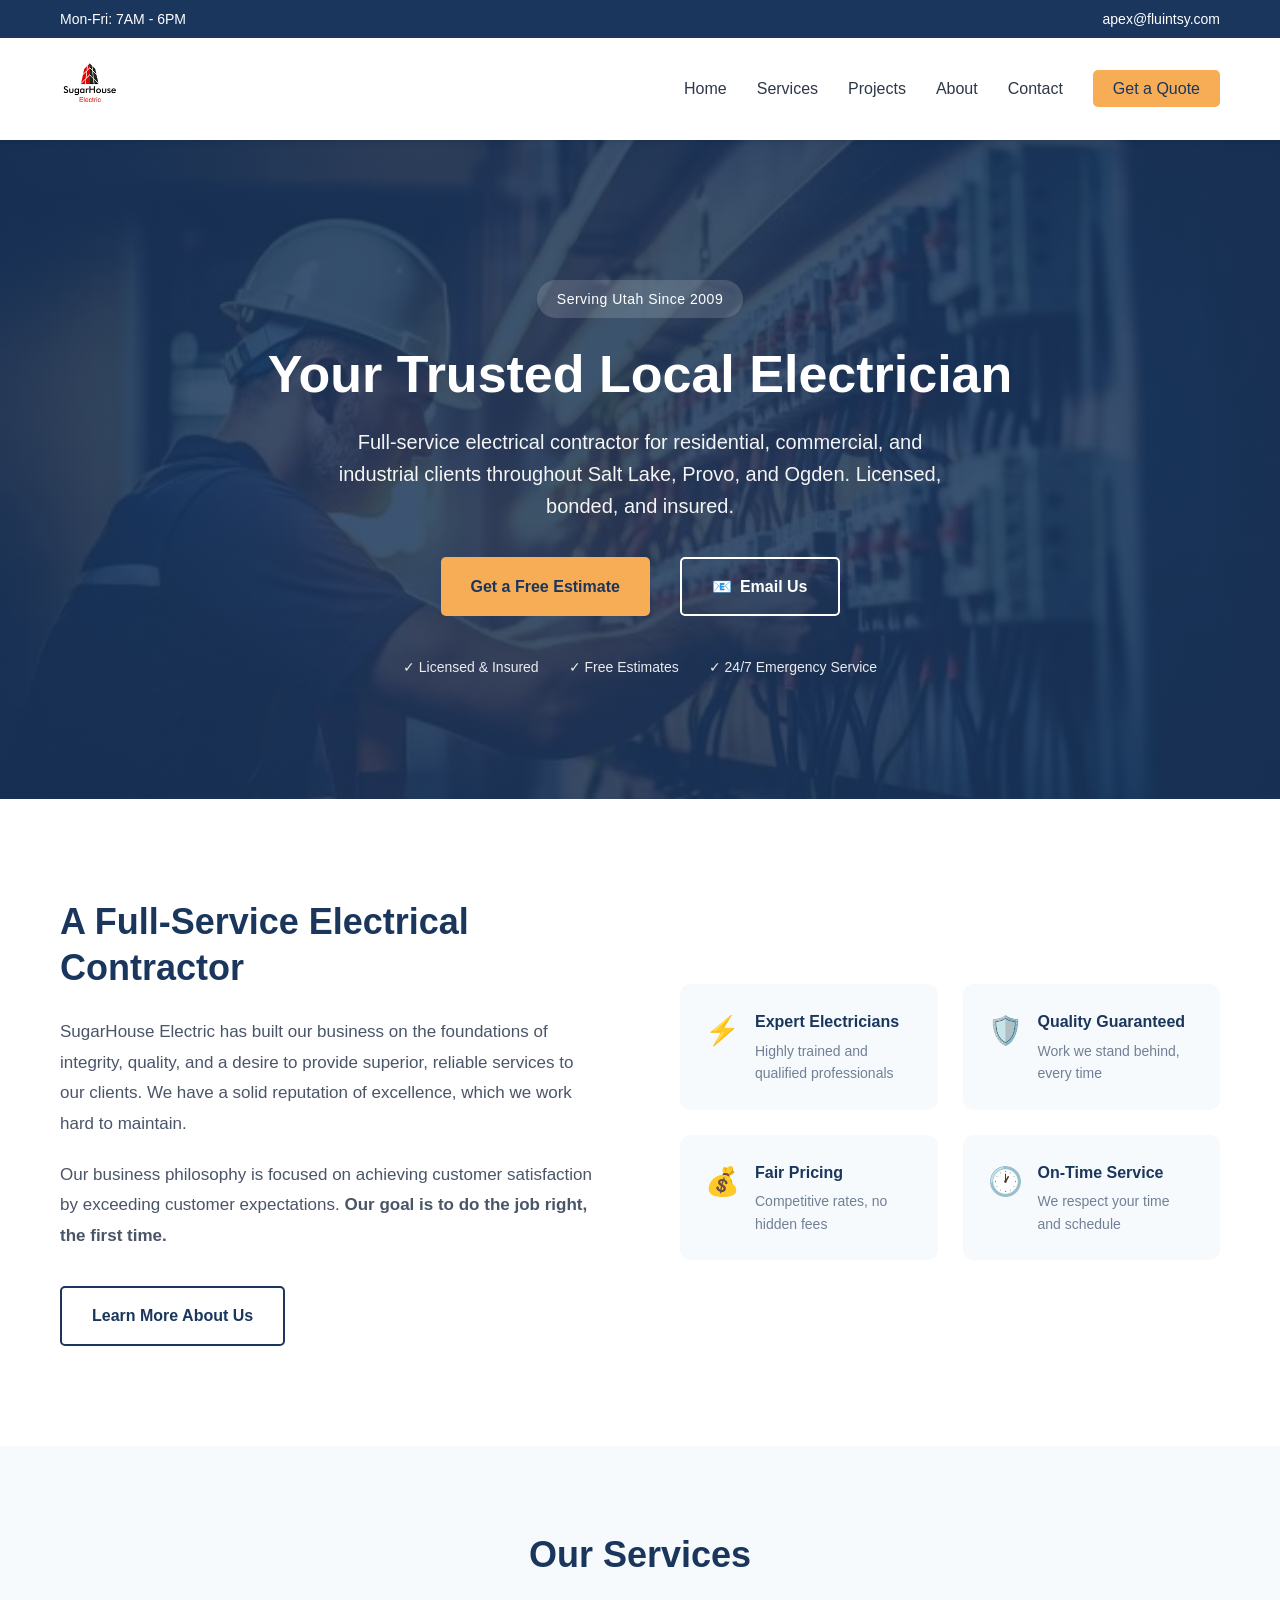
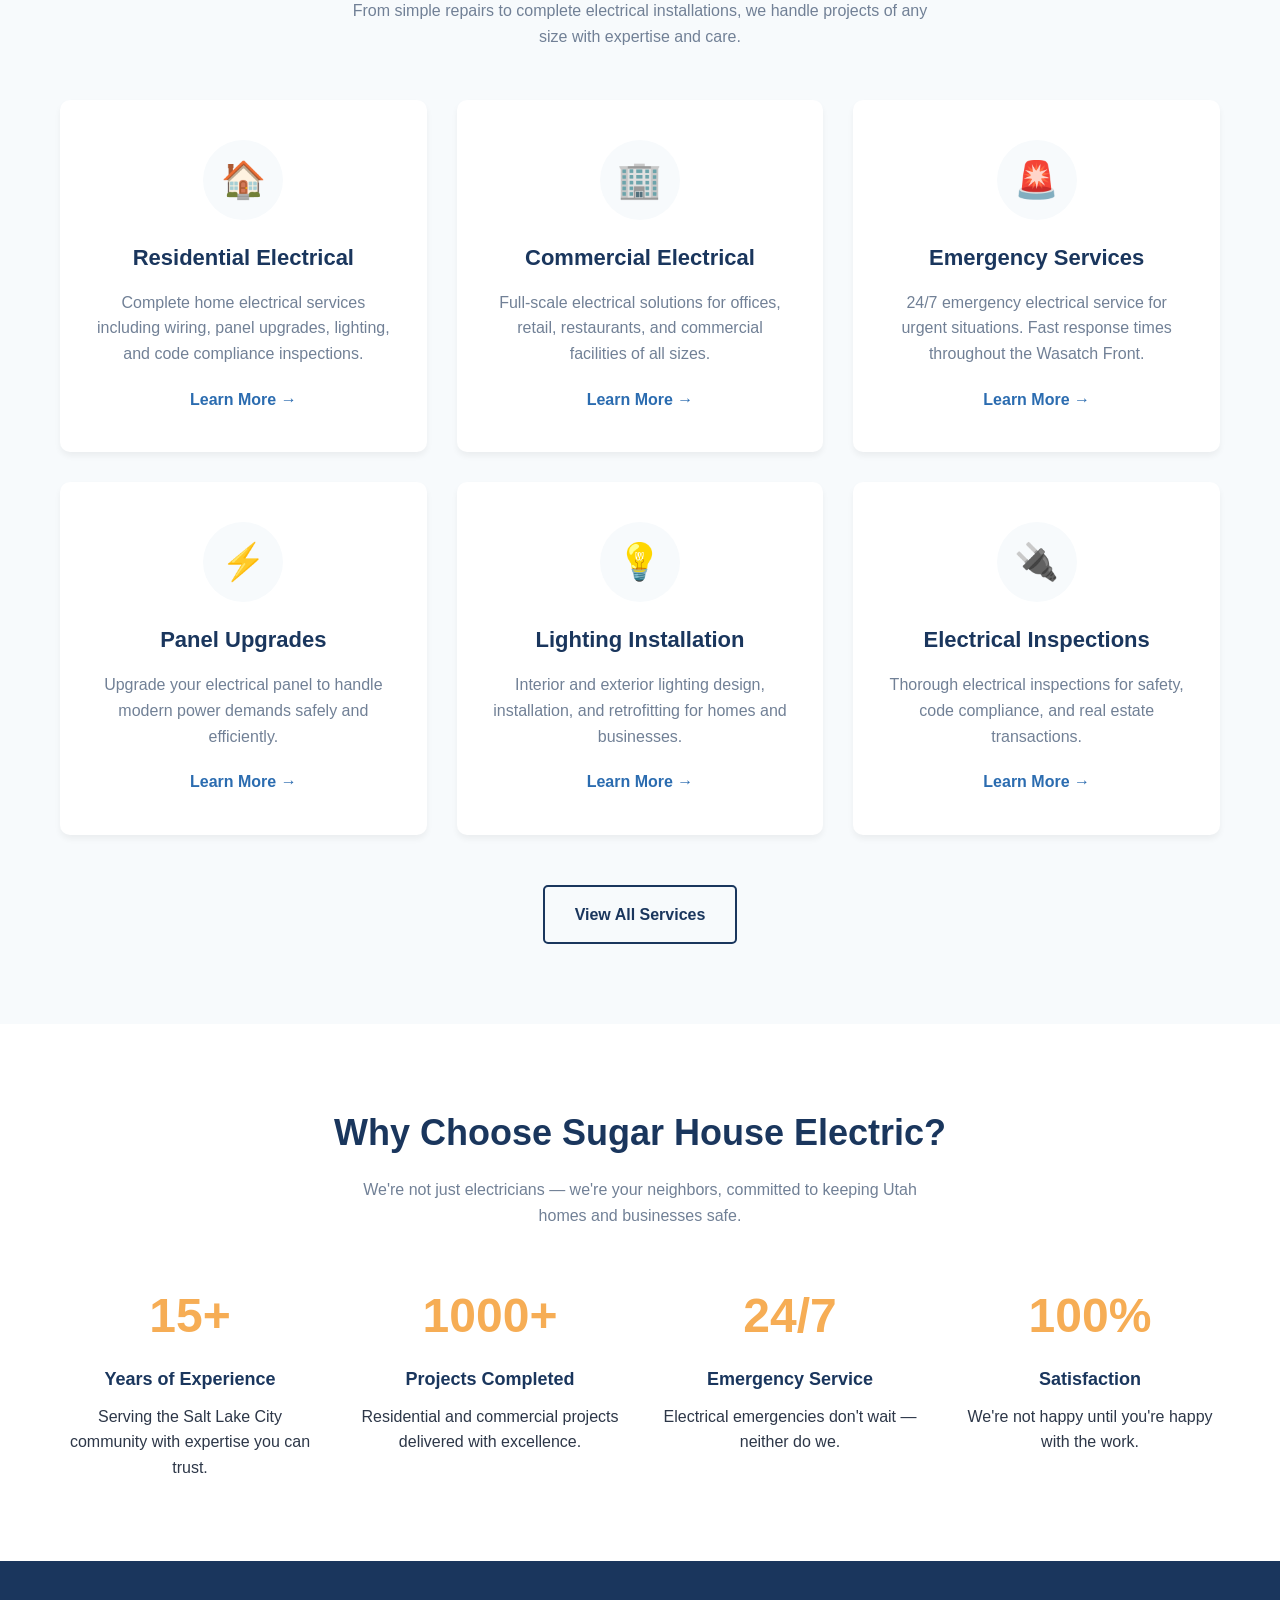
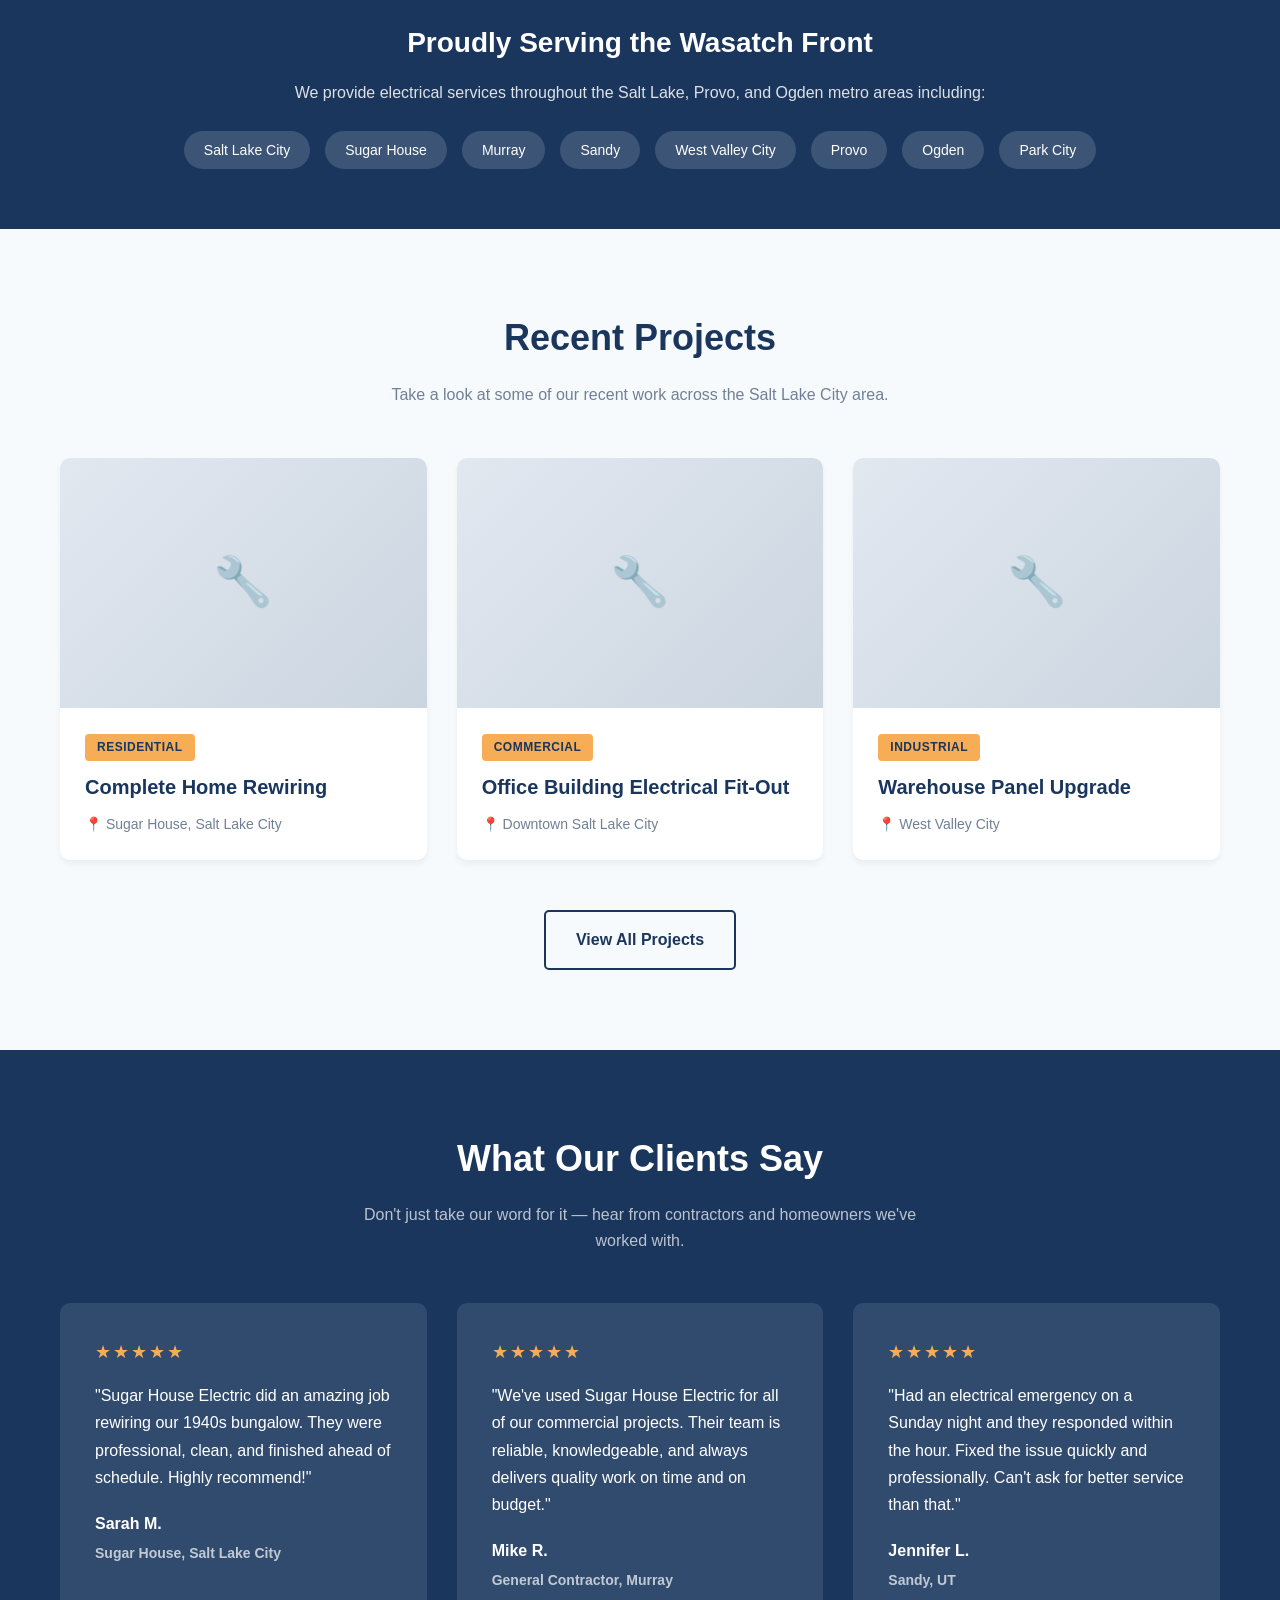
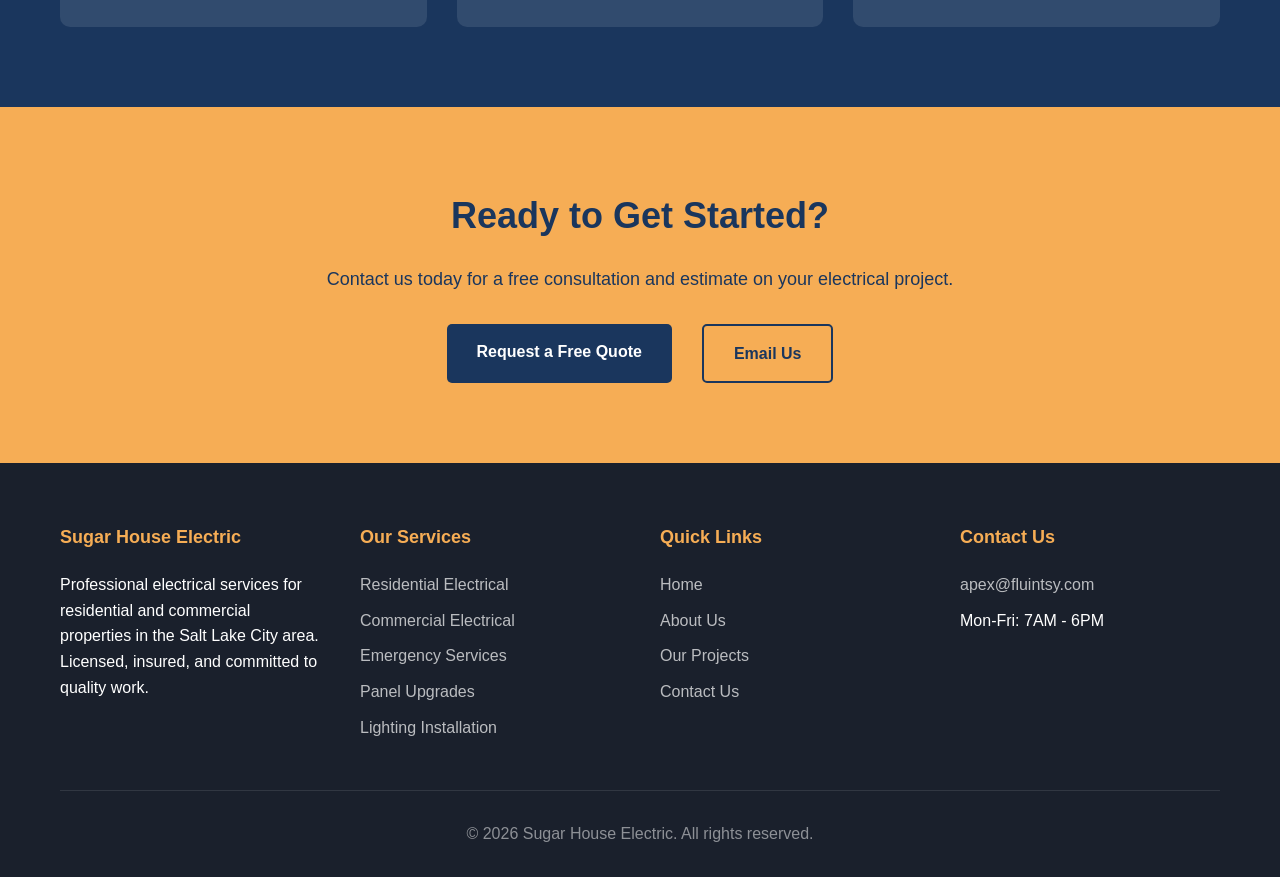
==== docs/index.html @ a9753abb "Add static HTML demo site in docs/ for GitHub Pages deployment Convert WordPress theme templates int" ====
<!DOCTYPE html>
<html lang="en">
<head>
    <meta charset="UTF-8">
    <meta name="viewport" content="width=device-width, initial-scale=1.0">
    <title>Sugar House Electric - Your Trusted Local Electrician</title>
    <meta name="description" content="Full-service electrical contractor for residential, commercial, and industrial clients throughout Salt Lake, Provo, and Ogden. Licensed, bonded, and insured.">
    <link rel="stylesheet" href="assets/css/style.css">
</head>
<body>

<header class="site-header">
    <div class="header-top">
        <div class="container">
            <div class="header-top-left">
                <span>Mon-Fri: 7AM - 6PM</span>
            </div>
            <div class="header-top-right">
                <a href="mailto:apex@fluintsy.com">apex@fluintsy.com</a>
            </div>
        </div>
    </div>

    <div class="header-main">
        <div class="container">
            <a href="index.html" class="site-logo">
                <img src="assets/images/logo.png" alt="Sugar House Electric" style="height: 60px; width: auto;">
            </a>

            <button class="menu-toggle" aria-label="Toggle navigation">
                &#9776;
            </button>

            <nav class="main-nav">
                <ul>
                    <li><a href="index.html">Home</a></li>
                    <li><a href="services.html">Services</a></li>
                    <li><a href="projects.html">Projects</a></li>
                    <li><a href="about.html">About</a></li>
                    <li><a href="contact.html">Contact</a></li>
                    <li><a href="contact.html" class="nav-cta">Get a Quote</a></li>
                </ul>
            </nav>
        </div>
    </div>
</header>

<main>
    <!-- Hero Section -->
    <section class="hero">
        <div class="container">
            <div class="hero-badge">Serving Utah Since 2009</div>
            <h1>Your Trusted Local Electrician</h1>
            <p>Full-service electrical contractor for residential, commercial, and industrial clients throughout Salt Lake, Provo, and Ogden. Licensed, bonded, and insured.</p>
            <div class="hero-buttons">
                <a href="contact.html" class="btn btn-primary">Get a Free Estimate</a>
                <a href="mailto:apex@fluintsy.com" class="btn btn-secondary">
                    <span class="btn-icon">&#x1F4E7;</span> Email Us
                </a>
            </div>
            <div class="hero-trust">
                <span>&#x2713; Licensed &amp; Insured</span>
                <span>&#x2713; Free Estimates</span>
                <span>&#x2713; 24/7 Emergency Service</span>
            </div>
        </div>
    </section>

    <!-- Intro Section -->
    <section class="intro">
        <div class="container">
            <div class="intro-grid">
                <div class="intro-content">
                    <h2>A Full-Service Electrical Contractor</h2>
                    <p>SugarHouse Electric has built our business on the foundations of integrity, quality, and a desire to provide superior, reliable services to our clients. We have a solid reputation of excellence, which we work hard to maintain.</p>
                    <p>Our business philosophy is focused on achieving customer satisfaction by exceeding customer expectations. <strong>Our goal is to do the job right, the first time.</strong></p>
                    <a href="about.html" class="btn btn-outline">Learn More About Us</a>
                </div>
                <div class="intro-features">
                    <div class="feature-item">
                        <div class="feature-icon">&#x26A1;</div>
                        <div class="feature-text">
                            <h4>Expert Electricians</h4>
                            <p>Highly trained and qualified professionals</p>
                        </div>
                    </div>
                    <div class="feature-item">
                        <div class="feature-icon">&#x1F6E1;&#xFE0F;</div>
                        <div class="feature-text">
                            <h4>Quality Guaranteed</h4>
                            <p>Work we stand behind, every time</p>
                        </div>
                    </div>
                    <div class="feature-item">
                        <div class="feature-icon">&#x1F4B0;</div>
                        <div class="feature-text">
                            <h4>Fair Pricing</h4>
                            <p>Competitive rates, no hidden fees</p>
                        </div>
                    </div>
                    <div class="feature-item">
                        <div class="feature-icon">&#x1F550;</div>
                        <div class="feature-text">
                            <h4>On-Time Service</h4>
                            <p>We respect your time and schedule</p>
                        </div>
                    </div>
                </div>
            </div>
        </div>
    </section>

    <!-- Services Section -->
    <section class="services">
        <div class="container">
            <div class="section-title">
                <h2>Our Services</h2>
                <p>From simple repairs to complete electrical installations, we handle projects of any size with expertise and care.</p>
            </div>

            <div class="services-grid">
                <div class="service-card">
                    <div class="icon">&#x1F3E0;</div>
                    <h3>Residential Electrical</h3>
                    <p>Complete home electrical services including wiring, panel upgrades, lighting, and code compliance inspections.</p>
                    <a href="services.html" class="learn-more">Learn More &rarr;</a>
                </div>
                <div class="service-card">
                    <div class="icon">&#x1F3E2;</div>
                    <h3>Commercial Electrical</h3>
                    <p>Full-scale electrical solutions for offices, retail, restaurants, and commercial facilities of all sizes.</p>
                    <a href="services.html" class="learn-more">Learn More &rarr;</a>
                </div>
                <div class="service-card">
                    <div class="icon">&#x1F6A8;</div>
                    <h3>Emergency Services</h3>
                    <p>24/7 emergency electrical service for urgent situations. Fast response times throughout the Wasatch Front.</p>
                    <a href="services.html" class="learn-more">Learn More &rarr;</a>
                </div>
                <div class="service-card">
                    <div class="icon">&#x26A1;</div>
                    <h3>Panel Upgrades</h3>
                    <p>Upgrade your electrical panel to handle modern power demands safely and efficiently.</p>
                    <a href="services.html" class="learn-more">Learn More &rarr;</a>
                </div>
                <div class="service-card">
                    <div class="icon">&#x1F4A1;</div>
                    <h3>Lighting Installation</h3>
                    <p>Interior and exterior lighting design, installation, and retrofitting for homes and businesses.</p>
                    <a href="services.html" class="learn-more">Learn More &rarr;</a>
                </div>
                <div class="service-card">
                    <div class="icon">&#x1F50C;</div>
                    <h3>Electrical Inspections</h3>
                    <p>Thorough electrical inspections for safety, code compliance, and real estate transactions.</p>
                    <a href="services.html" class="learn-more">Learn More &rarr;</a>
                </div>
            </div>

            <div class="services-cta">
                <a href="services.html" class="btn btn-outline">View All Services</a>
            </div>
        </div>
    </section>

    <!-- Why Choose Us -->
    <section class="why-us">
        <div class="container">
            <div class="section-title">
                <h2>Why Choose Sugar House Electric?</h2>
                <p>We're not just electricians &mdash; we're your neighbors, committed to keeping Utah homes and businesses safe.</p>
            </div>

            <div class="why-us-grid">
                <div class="why-us-item">
                    <div class="number">15+</div>
                    <h3>Years of Experience</h3>
                    <p>Serving the Salt Lake City community with expertise you can trust.</p>
                </div>
                <div class="why-us-item">
                    <div class="number">1000+</div>
                    <h3>Projects Completed</h3>
                    <p>Residential and commercial projects delivered with excellence.</p>
                </div>
                <div class="why-us-item">
                    <div class="number">24/7</div>
                    <h3>Emergency Service</h3>
                    <p>Electrical emergencies don't wait &mdash; neither do we.</p>
                </div>
                <div class="why-us-item">
                    <div class="number">100%</div>
                    <h3>Satisfaction</h3>
                    <p>We're not happy until you're happy with the work.</p>
                </div>
            </div>
        </div>
    </section>

    <!-- Service Areas -->
    <section class="service-areas">
        <div class="container">
            <div class="areas-content">
                <h2>Proudly Serving the Wasatch Front</h2>
                <p>We provide electrical services throughout the Salt Lake, Provo, and Ogden metro areas including:</p>
                <div class="areas-list">
                    <span>Salt Lake City</span>
                    <span>Sugar House</span>
                    <span>Murray</span>
                    <span>Sandy</span>
                    <span>West Valley City</span>
                    <span>Provo</span>
                    <span>Ogden</span>
                    <span>Park City</span>
                </div>
            </div>
        </div>
    </section>

    <!-- Recent Projects -->
    <section class="projects">
        <div class="container">
            <div class="section-title">
                <h2>Recent Projects</h2>
                <p>Take a look at some of our recent work across the Salt Lake City area.</p>
            </div>

            <div class="projects-grid">
                <div class="project-card">
                    <a href="projects.html" class="project-placeholder">
                        <span class="project-placeholder-icon">&#x1F527;</span>
                    </a>
                    <div class="project-card-content">
                        <span class="project-type">Residential</span>
                        <h3><a href="projects.html">Complete Home Rewiring</a></h3>
                        <p class="project-location">&#x1F4CD; Sugar House, Salt Lake City</p>
                    </div>
                </div>
                <div class="project-card">
                    <a href="projects.html" class="project-placeholder">
                        <span class="project-placeholder-icon">&#x1F527;</span>
                    </a>
                    <div class="project-card-content">
                        <span class="project-type">Commercial</span>
                        <h3><a href="projects.html">Office Building Electrical Fit-Out</a></h3>
                        <p class="project-location">&#x1F4CD; Downtown Salt Lake City</p>
                    </div>
                </div>
                <div class="project-card">
                    <a href="projects.html" class="project-placeholder">
                        <span class="project-placeholder-icon">&#x1F527;</span>
                    </a>
                    <div class="project-card-content">
                        <span class="project-type">Industrial</span>
                        <h3><a href="projects.html">Warehouse Panel Upgrade</a></h3>
                        <p class="project-location">&#x1F4CD; West Valley City</p>
                    </div>
                </div>
            </div>

            <div class="projects-cta">
                <a href="projects.html" class="btn btn-outline">View All Projects</a>
            </div>
        </div>
    </section>

    <!-- Testimonials -->
    <section class="testimonials">
        <div class="container">
            <div class="section-title">
                <h2>What Our Clients Say</h2>
                <p>Don't just take our word for it &mdash; hear from contractors and homeowners we've worked with.</p>
            </div>

            <div class="testimonials-grid">
                <div class="testimonial-card">
                    <div class="testimonial-stars">&#9733;&#9733;&#9733;&#9733;&#9733;</div>
                    <blockquote>"Sugar House Electric did an amazing job rewiring our 1940s bungalow. They were professional, clean, and finished ahead of schedule. Highly recommend!"</blockquote>
                    <cite>
                        <strong>Sarah M.</strong>
                        <span>Sugar House, Salt Lake City</span>
                    </cite>
                </div>
                <div class="testimonial-card">
                    <div class="testimonial-stars">&#9733;&#9733;&#9733;&#9733;&#9733;</div>
                    <blockquote>"We've used Sugar House Electric for all of our commercial projects. Their team is reliable, knowledgeable, and always delivers quality work on time and on budget."</blockquote>
                    <cite>
                        <strong>Mike R.</strong>
                        <span>General Contractor, Murray</span>
                    </cite>
                </div>
                <div class="testimonial-card">
                    <div class="testimonial-stars">&#9733;&#9733;&#9733;&#9733;&#9733;</div>
                    <blockquote>"Had an electrical emergency on a Sunday night and they responded within the hour. Fixed the issue quickly and professionally. Can't ask for better service than that."</blockquote>
                    <cite>
                        <strong>Jennifer L.</strong>
                        <span>Sandy, UT</span>
                    </cite>
                </div>
            </div>
        </div>
    </section>

    <!-- CTA Section -->
    <section class="cta">
        <div class="container">
            <h2>Ready to Get Started?</h2>
            <p>Contact us today for a free consultation and estimate on your electrical project.</p>
            <div class="cta-buttons">
                <a href="contact.html" class="btn btn-primary">Request a Free Quote</a>
                <a href="mailto:apex@fluintsy.com" class="btn btn-secondary">Email Us</a>
            </div>
        </div>
    </section>
</main>

<footer class="site-footer">
    <div class="container">
        <div class="footer-grid">
            <div class="footer-col">
                <h4>Sugar House Electric</h4>
                <p>Professional electrical services for residential and commercial properties in the Salt Lake City area. Licensed, insured, and committed to quality work.</p>
            </div>

            <div class="footer-col">
                <h4>Our Services</h4>
                <ul>
                    <li><a href="services.html">Residential Electrical</a></li>
                    <li><a href="services.html">Commercial Electrical</a></li>
                    <li><a href="services.html">Emergency Services</a></li>
                    <li><a href="services.html">Panel Upgrades</a></li>
                    <li><a href="services.html">Lighting Installation</a></li>
                </ul>
            </div>

            <div class="footer-col">
                <h4>Quick Links</h4>
                <ul>
                    <li><a href="index.html">Home</a></li>
                    <li><a href="about.html">About Us</a></li>
                    <li><a href="projects.html">Our Projects</a></li>
                    <li><a href="contact.html">Contact Us</a></li>
                </ul>
            </div>

            <div class="footer-col">
                <h4>Contact Us</h4>
                <ul>
                    <li>
                        <a href="mailto:apex@fluintsy.com">apex@fluintsy.com</a>
                    </li>
                    <li>Mon-Fri: 7AM - 6PM</li>
                </ul>
            </div>
        </div>

        <div class="footer-bottom">
            <p>&copy; 2026 Sugar House Electric. All rights reserved.</p>
        </div>
    </div>
</footer>

<script src="assets/js/main.js"></script>
</body>
</html>
---- docs/assets/css/style.css ----
/* Sugar House Electric - Static Site Styles */

:root {
    --primary-color: #1a365d;
    --secondary-color: #f6ad55;
    --accent-color: #2b6cb0;
    --text-color: #2d3748;
    --light-bg: #f7fafc;
    --white: #ffffff;
    --dark-bg: #1a202c;
}

* {
    margin: 0;
    padding: 0;
    box-sizing: border-box;
}

body {
    font-family: -apple-system, BlinkMacSystemFont, 'Segoe UI', Roboto, Oxygen, Ubuntu, sans-serif;
    line-height: 1.6;
    color: var(--text-color);
}

a {
    text-decoration: none;
    color: inherit;
}

img {
    max-width: 100%;
    height: auto;
}

.container {
    max-width: 1200px;
    margin: 0 auto;
    padding: 0 20px;
}

/* Header */
.site-header {
    background: var(--white);
    box-shadow: 0 2px 4px rgba(0,0,0,0.1);
    position: sticky;
    top: 0;
    z-index: 1000;
}

.header-top {
    background: var(--primary-color);
    color: var(--white);
    padding: 8px 0;
    font-size: 14px;
}

.header-top .container {
    display: flex;
    justify-content: space-between;
    align-items: center;
}

.header-top a {
    color: var(--white);
}

.header-top a:hover {
    color: var(--secondary-color);
}

.header-main {
    padding: 15px 0;
}

.header-main .container {
    display: flex;
    justify-content: space-between;
    align-items: center;
}

.site-logo {
    font-size: 24px;
    font-weight: 700;
    color: var(--primary-color);
}

.site-logo span {
    color: var(--secondary-color);
}

/* Navigation */
.main-nav ul {
    display: flex;
    list-style: none;
    gap: 30px;
}

.main-nav a {
    font-weight: 500;
    color: var(--text-color);
    transition: color 0.3s;
}

.main-nav a:hover {
    color: var(--accent-color);
}

.nav-cta {
    background: var(--secondary-color);
    color: var(--primary-color) !important;
    padding: 10px 20px;
    border-radius: 5px;
    font-weight: 600;
}

.nav-cta:hover {
    background: var(--primary-color);
    color: var(--white) !important;
}

/* Mobile Menu Toggle */
.menu-toggle {
    display: none;
    background: none;
    border: none;
    font-size: 24px;
    cursor: pointer;
}

/* Hero Section */
.hero {
    background: linear-gradient(rgba(26, 54, 93, 0.85), rgba(26, 54, 93, 0.85)),
                url('../images/hero-bg.webp') center/cover no-repeat;
    color: var(--white);
    padding: 140px 0 120px;
    text-align: center;
}

.hero-badge {
    display: inline-block;
    background: rgba(255,255,255,0.15);
    padding: 8px 20px;
    border-radius: 30px;
    font-size: 14px;
    font-weight: 500;
    margin-bottom: 25px;
    letter-spacing: 0.5px;
}

.hero h1 {
    font-size: 52px;
    font-weight: 700;
    margin-bottom: 20px;
    line-height: 1.2;
}

.hero > .container > p {
    font-size: 20px;
    max-width: 650px;
    margin: 0 auto 35px;
    opacity: 0.95;
}

.hero p {
    font-size: 20px;
    margin-bottom: 30px;
    max-width: 600px;
    margin-left: auto;
    margin-right: auto;
}

.btn {
    display: inline-block;
    padding: 15px 30px;
    border-radius: 5px;
    font-weight: 600;
    transition: all 0.3s;
}

.btn-primary {
    background: var(--secondary-color);
    color: var(--primary-color);
}

.btn-primary:hover {
    background: var(--white);
}

.btn-secondary {
    background: transparent;
    border: 2px solid var(--white);
    color: var(--white);
    margin-left: 15px;
}

.btn-secondary:hover {
    background: var(--white);
    color: var(--primary-color);
}

.btn-outline {
    background: transparent;
    border: 2px solid var(--primary-color);
    color: var(--primary-color);
}

.btn-outline:hover {
    background: var(--primary-color);
    color: var(--white);
}

.hero-buttons {
    display: flex;
    justify-content: center;
    gap: 15px;
    flex-wrap: wrap;
    margin-bottom: 40px;
}

.hero-buttons .btn {
    display: inline-flex;
    align-items: center;
    gap: 8px;
}

.hero-trust {
    display: flex;
    justify-content: center;
    gap: 30px;
    flex-wrap: wrap;
    font-size: 14px;
    opacity: 0.9;
}

.hero-trust span {
    display: flex;
    align-items: center;
    gap: 6px;
}

/* Intro Section */
.intro {
    padding: 100px 0;
    background: var(--white);
}

.intro-grid {
    display: grid;
    grid-template-columns: 1fr 1fr;
    gap: 80px;
    align-items: center;
}

.intro-content h2 {
    font-size: 36px;
    color: var(--primary-color);
    margin-bottom: 25px;
    line-height: 1.3;
}

.intro-content p {
    font-size: 17px;
    color: #4a5568;
    margin-bottom: 20px;
    line-height: 1.8;
}

.intro-content .btn-outline {
    margin-top: 15px;
}

.intro-features {
    display: grid;
    grid-template-columns: 1fr 1fr;
    gap: 25px;
}

.feature-item {
    display: flex;
    gap: 15px;
    padding: 25px;
    background: var(--light-bg);
    border-radius: 10px;
    transition: transform 0.3s, box-shadow 0.3s;
}

.feature-item:hover {
    transform: translateY(-3px);
    box-shadow: 0 10px 25px rgba(0,0,0,0.08);
}

.feature-icon {
    font-size: 28px;
    flex-shrink: 0;
}

.feature-text h4 {
    font-size: 16px;
    color: var(--primary-color);
    margin-bottom: 5px;
}

.feature-text p {
    font-size: 14px;
    color: #718096;
    margin: 0;
}

/* Services Section */
.services {
    padding: 80px 0;
    background: var(--light-bg);
}

.section-title {
    text-align: center;
    margin-bottom: 50px;
}

.section-title h2 {
    font-size: 36px;
    color: var(--primary-color);
    margin-bottom: 15px;
}

.section-title p {
    color: #718096;
    max-width: 600px;
    margin: 0 auto;
}

.services-grid {
    display: grid;
    grid-template-columns: repeat(auto-fit, minmax(280px, 1fr));
    gap: 30px;
}

.service-card {
    background: var(--white);
    padding: 40px 30px;
    border-radius: 10px;
    text-align: center;
    box-shadow: 0 4px 6px rgba(0,0,0,0.05);
    transition: transform 0.3s, box-shadow 0.3s;
}

.service-card:hover {
    transform: translateY(-5px);
    box-shadow: 0 10px 20px rgba(0,0,0,0.1);
}

.service-card .icon {
    width: 80px;
    height: 80px;
    background: var(--light-bg);
    border-radius: 50%;
    display: flex;
    align-items: center;
    justify-content: center;
    margin: 0 auto 20px;
    font-size: 36px;
}

.service-card h3 {
    font-size: 22px;
    margin-bottom: 15px;
    color: var(--primary-color);
}

.service-card p {
    color: #718096;
    margin-bottom: 20px;
}

.service-card .learn-more {
    color: var(--accent-color);
    font-weight: 600;
}

.service-card .learn-more:hover {
    text-decoration: underline;
}

.services-cta,
.projects-cta {
    text-align: center;
    margin-top: 50px;
}

/* Why Choose Us */
.why-us {
    padding: 80px 0;
}

.why-us-grid {
    display: grid;
    grid-template-columns: repeat(auto-fit, minmax(250px, 1fr));
    gap: 40px;
}

.why-us-item {
    text-align: center;
}

.why-us-item .number {
    font-size: 48px;
    font-weight: 700;
    color: var(--secondary-color);
    margin-bottom: 10px;
}

.why-us-item h3 {
    font-size: 18px;
    color: var(--primary-color);
    margin-bottom: 10px;
}

/* Service Areas Section */
.service-areas {
    padding: 60px 0;
    background: var(--primary-color);
    color: var(--white);
}

.areas-content {
    text-align: center;
}

.areas-content h2 {
    font-size: 28px;
    margin-bottom: 15px;
}

.areas-content > p {
    opacity: 0.85;
    margin-bottom: 25px;
}

.areas-list {
    display: flex;
    justify-content: center;
    flex-wrap: wrap;
    gap: 15px;
}

.areas-list span {
    background: rgba(255,255,255,0.15);
    padding: 8px 20px;
    border-radius: 25px;
    font-size: 14px;
}

/* Projects Section */
.projects {
    padding: 80px 0;
    background: var(--light-bg);
}

.projects-grid {
    display: grid;
    grid-template-columns: repeat(auto-fit, minmax(350px, 1fr));
    gap: 30px;
}

.project-card {
    background: var(--white);
    border-radius: 10px;
    overflow: hidden;
    box-shadow: 0 4px 6px rgba(0,0,0,0.05);
    transition: transform 0.3s ease, box-shadow 0.3s ease;
}

.project-card:hover {
    transform: translateY(-5px);
    box-shadow: 0 10px 30px rgba(0,0,0,0.1);
}

.project-card img {
    width: 100%;
    height: 250px;
    object-fit: cover;
}

.project-card-content {
    padding: 25px;
}

.project-card h3 {
    font-size: 20px;
    color: var(--primary-color);
    margin-bottom: 10px;
}

.project-card a {
    color: var(--primary-color);
}

.project-card a:hover {
    color: var(--accent-color);
}

.project-card p {
    color: #718096;
}

.project-placeholder {
    display: flex;
    align-items: center;
    justify-content: center;
    width: 100%;
    height: 250px;
    background: linear-gradient(135deg, #e2e8f0 0%, #cbd5e0 100%);
}

.project-placeholder-icon {
    font-size: 48px;
    opacity: 0.5;
}

.project-type {
    display: inline-block;
    background: var(--secondary-color);
    color: var(--primary-color);
    padding: 4px 12px;
    border-radius: 4px;
    font-size: 12px;
    font-weight: 600;
    text-transform: uppercase;
    letter-spacing: 0.5px;
    margin-bottom: 10px;
}

.project-location {
    font-size: 14px;
    color: #718096;
    margin-top: 8px;
}

/* Testimonials */
.testimonials {
    padding: 80px 0;
    background: var(--primary-color);
    color: var(--white);
}

.testimonials .section-title h2 {
    color: var(--white);
}

.testimonials .section-title p {
    color: rgba(255,255,255,0.7);
}

.testimonials-grid {
    display: grid;
    grid-template-columns: repeat(auto-fit, minmax(320px, 1fr));
    gap: 30px;
}

.testimonials .testimonial-card {
    background: rgba(255,255,255,0.1);
    padding: 35px;
    border-radius: 10px;
    text-align: left;
    max-width: none;
    margin: 0;
}

.testimonial-stars {
    color: var(--secondary-color);
    font-size: 18px;
    margin-bottom: 15px;
    letter-spacing: 2px;
}

.testimonials .testimonial-card blockquote {
    font-size: 16px;
    line-height: 1.7;
    margin-bottom: 20px;
    font-style: normal;
}

.testimonials .testimonial-card cite {
    display: block;
    font-style: normal;
    font-weight: 600;
}

.testimonials .testimonial-card cite strong {
    display: block;
    font-size: 16px;
    margin-bottom: 3px;
}

.testimonials .testimonial-card cite span {
    font-size: 14px;
    opacity: 0.7;
}

/* CTA Section */
.cta {
    padding: 80px 0;
    background: var(--secondary-color);
    text-align: center;
}

.cta h2 {
    font-size: 36px;
    color: var(--primary-color);
    margin-bottom: 20px;
}

.cta p {
    font-size: 18px;
    margin-bottom: 30px;
    color: var(--primary-color);
}

.cta .btn-primary {
    background: var(--primary-color);
    color: var(--white);
}

.cta .btn-primary:hover {
    background: var(--dark-bg);
}

.cta-buttons {
    display: flex;
    justify-content: center;
    gap: 15px;
    flex-wrap: wrap;
}

.cta .btn-secondary {
    border-color: var(--primary-color);
    color: var(--primary-color);
}

.cta .btn-secondary:hover {
    background: var(--primary-color);
    color: var(--white);
}

/* Footer */
.site-footer {
    background: var(--dark-bg);
    color: var(--white);
    padding: 60px 0 30px;
}

.footer-grid {
    display: grid;
    grid-template-columns: repeat(auto-fit, minmax(250px, 1fr));
    gap: 40px;
    margin-bottom: 40px;
}

.footer-col h4 {
    font-size: 18px;
    margin-bottom: 20px;
    color: var(--secondary-color);
}

.footer-col ul {
    list-style: none;
}

.footer-col ul li {
    margin-bottom: 10px;
}

.footer-col a {
    color: rgba(255,255,255,0.7);
    transition: color 0.3s;
}

.footer-col a:hover {
    color: var(--secondary-color);
}

.footer-bottom {
    border-top: 1px solid rgba(255,255,255,0.1);
    padding-top: 30px;
    text-align: center;
    color: rgba(255,255,255,0.5);
}

/* Contact Page */
.contact-section {
    padding: 80px 0;
}

.contact-grid {
    display: grid;
    grid-template-columns: 1fr 1fr;
    gap: 60px;
}

.contact-form input,
.contact-form textarea,
.contact-form select {
    width: 100%;
    padding: 15px;
    margin-bottom: 20px;
    border: 1px solid #e2e8f0;
    border-radius: 5px;
    font-size: 16px;
    font-family: inherit;
}

.contact-form textarea {
    min-height: 150px;
    resize: vertical;
}

.contact-form button {
    background: var(--primary-color);
    color: var(--white);
    border: none;
    padding: 15px 40px;
    font-size: 16px;
    border-radius: 5px;
    cursor: pointer;
    transition: background 0.3s;
}

.contact-form button:hover {
    background: var(--accent-color);
}

.contact-info-item {
    display: flex;
    align-items: flex-start;
    gap: 15px;
    margin-bottom: 30px;
}

.contact-info-item .icon {
    width: 50px;
    height: 50px;
    background: var(--light-bg);
    border-radius: 50%;
    display: flex;
    align-items: center;
    justify-content: center;
    font-size: 20px;
    flex-shrink: 0;
}

/* Page Header */
.page-header {
    background: linear-gradient(rgba(26, 54, 93, 0.9), rgba(26, 54, 93, 0.9)),
                url('../images/hero-bg.webp') center/cover no-repeat;
    color: var(--white);
    padding: 80px 0;
    text-align: center;
}

.page-header h1 {
    font-size: 42px;
    margin-bottom: 15px;
}

.page-header p {
    font-size: 18px;
    opacity: 0.9;
}

/* Accessibility */
:focus {
    outline: 2px solid var(--accent-color);
    outline-offset: 2px;
}

/* Print styles */
@media print {
    .site-header,
    .site-footer,
    .cta {
        display: none;
    }

    .hero {
        background: none;
        color: #000;
        padding: 20px 0;
    }
}

/* Responsive */
@media (max-width: 768px) {
    .menu-toggle {
        display: block;
    }

    .main-nav {
        display: none;
        position: absolute;
        top: 100%;
        left: 0;
        right: 0;
        background: var(--white);
        padding: 20px;
        box-shadow: 0 4px 6px rgba(0,0,0,0.1);
    }

    .main-nav.active {
        display: block;
    }

    .main-nav ul {
        flex-direction: column;
        gap: 15px;
    }

    .hero {
        padding: 80px 0 60px;
    }

    .hero h1 {
        font-size: 32px;
    }

    .hero p {
        font-size: 16px;
    }

    .hero-trust {
        flex-direction: column;
        gap: 10px;
    }

    .btn-secondary {
        margin-left: 0;
        margin-top: 15px;
    }

    .intro-grid {
        grid-template-columns: 1fr;
        gap: 40px;
    }

    .intro-features {
        grid-template-columns: 1fr;
    }

    .contact-grid {
        grid-template-columns: 1fr;
    }

    .header-top .container {
        flex-direction: column;
        gap: 5px;
    }

    .areas-list {
        gap: 10px;
    }

    .testimonials-grid {
        grid-template-columns: 1fr;
    }

    .projects-grid {
        grid-template-columns: 1fr;
    }
}
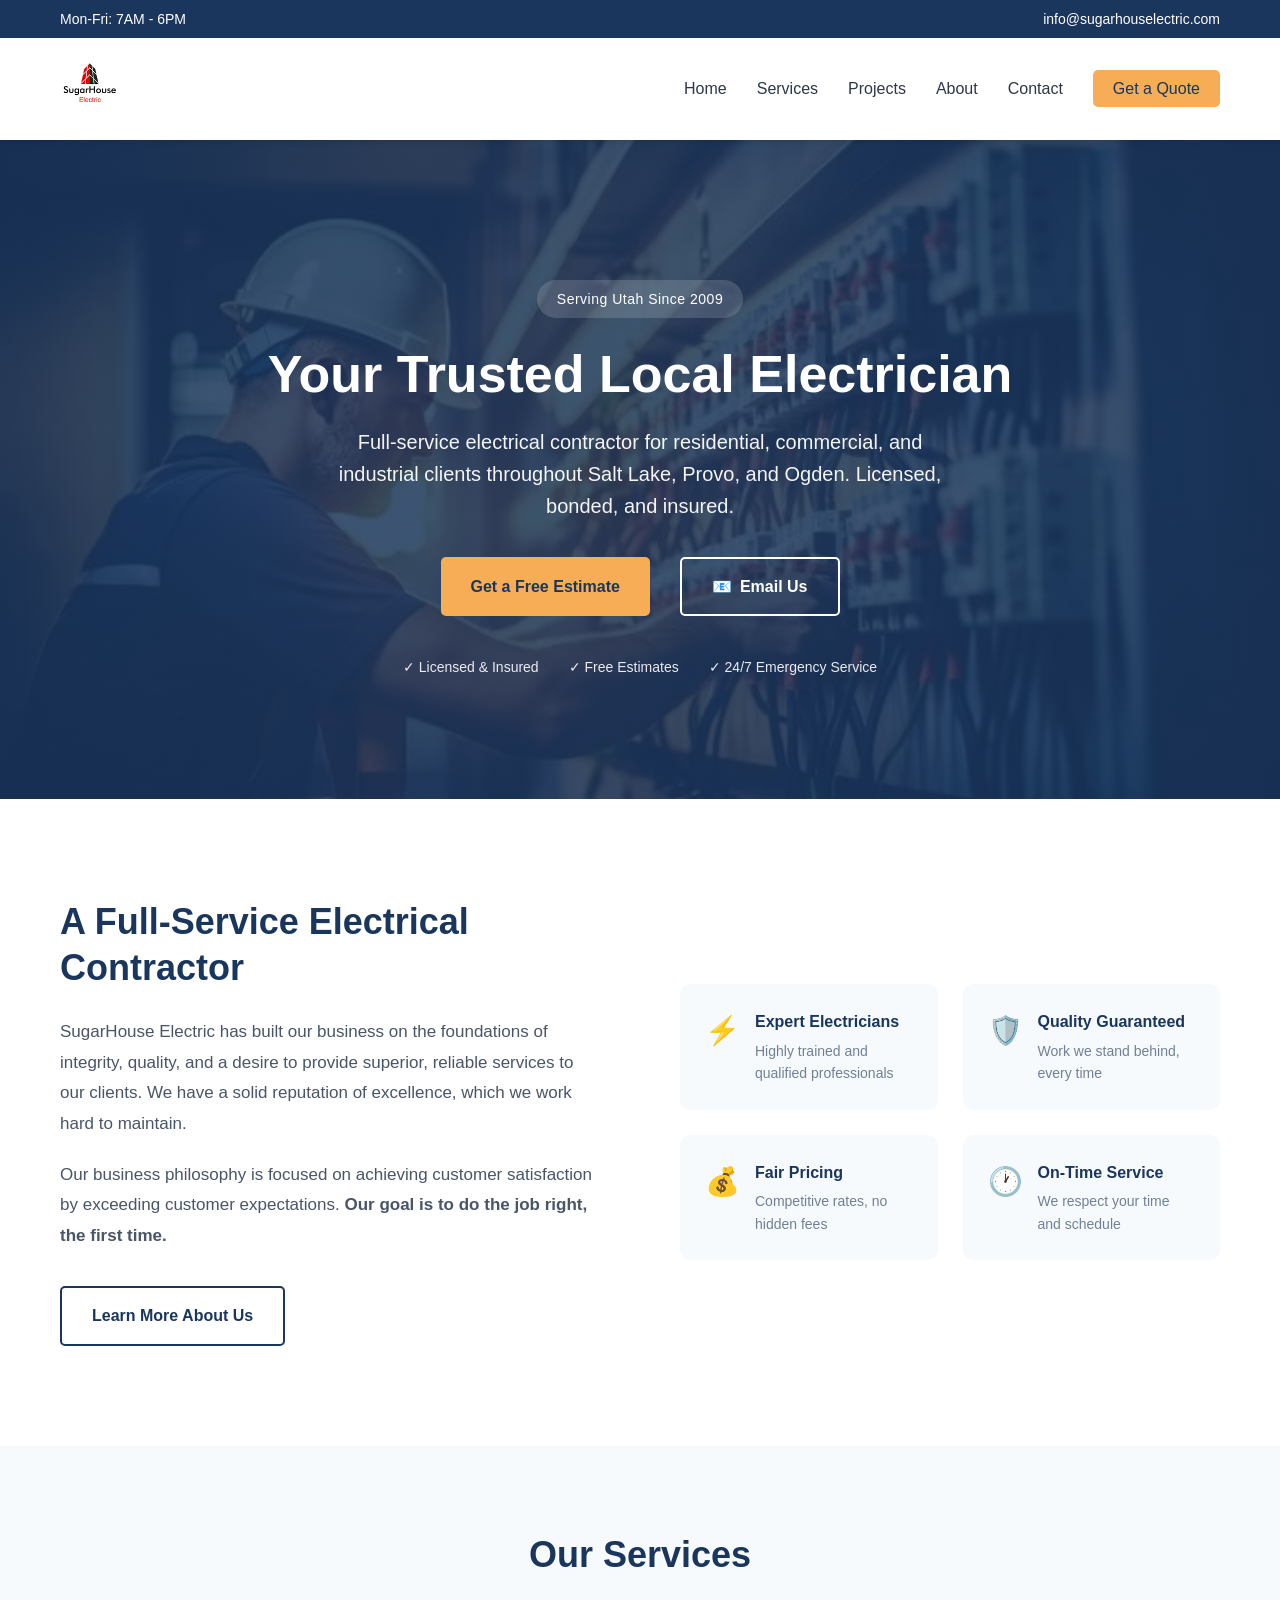
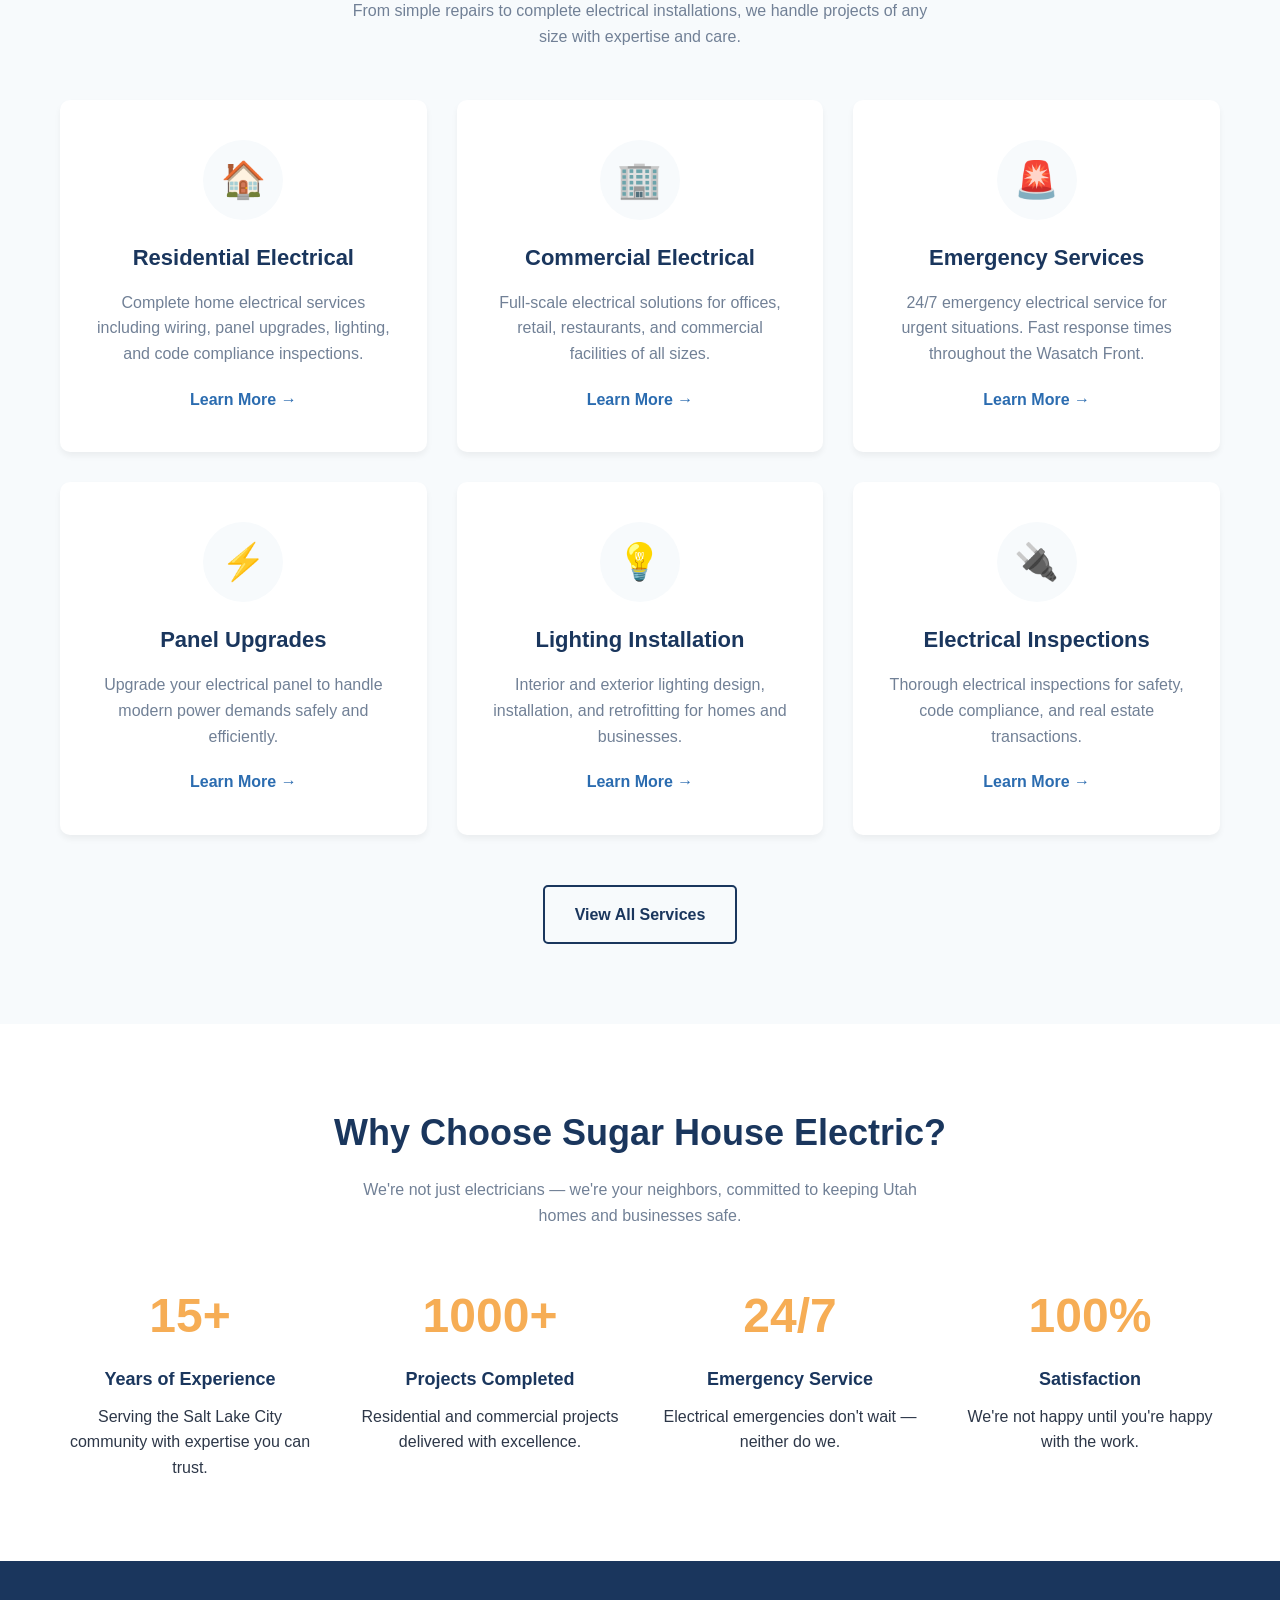
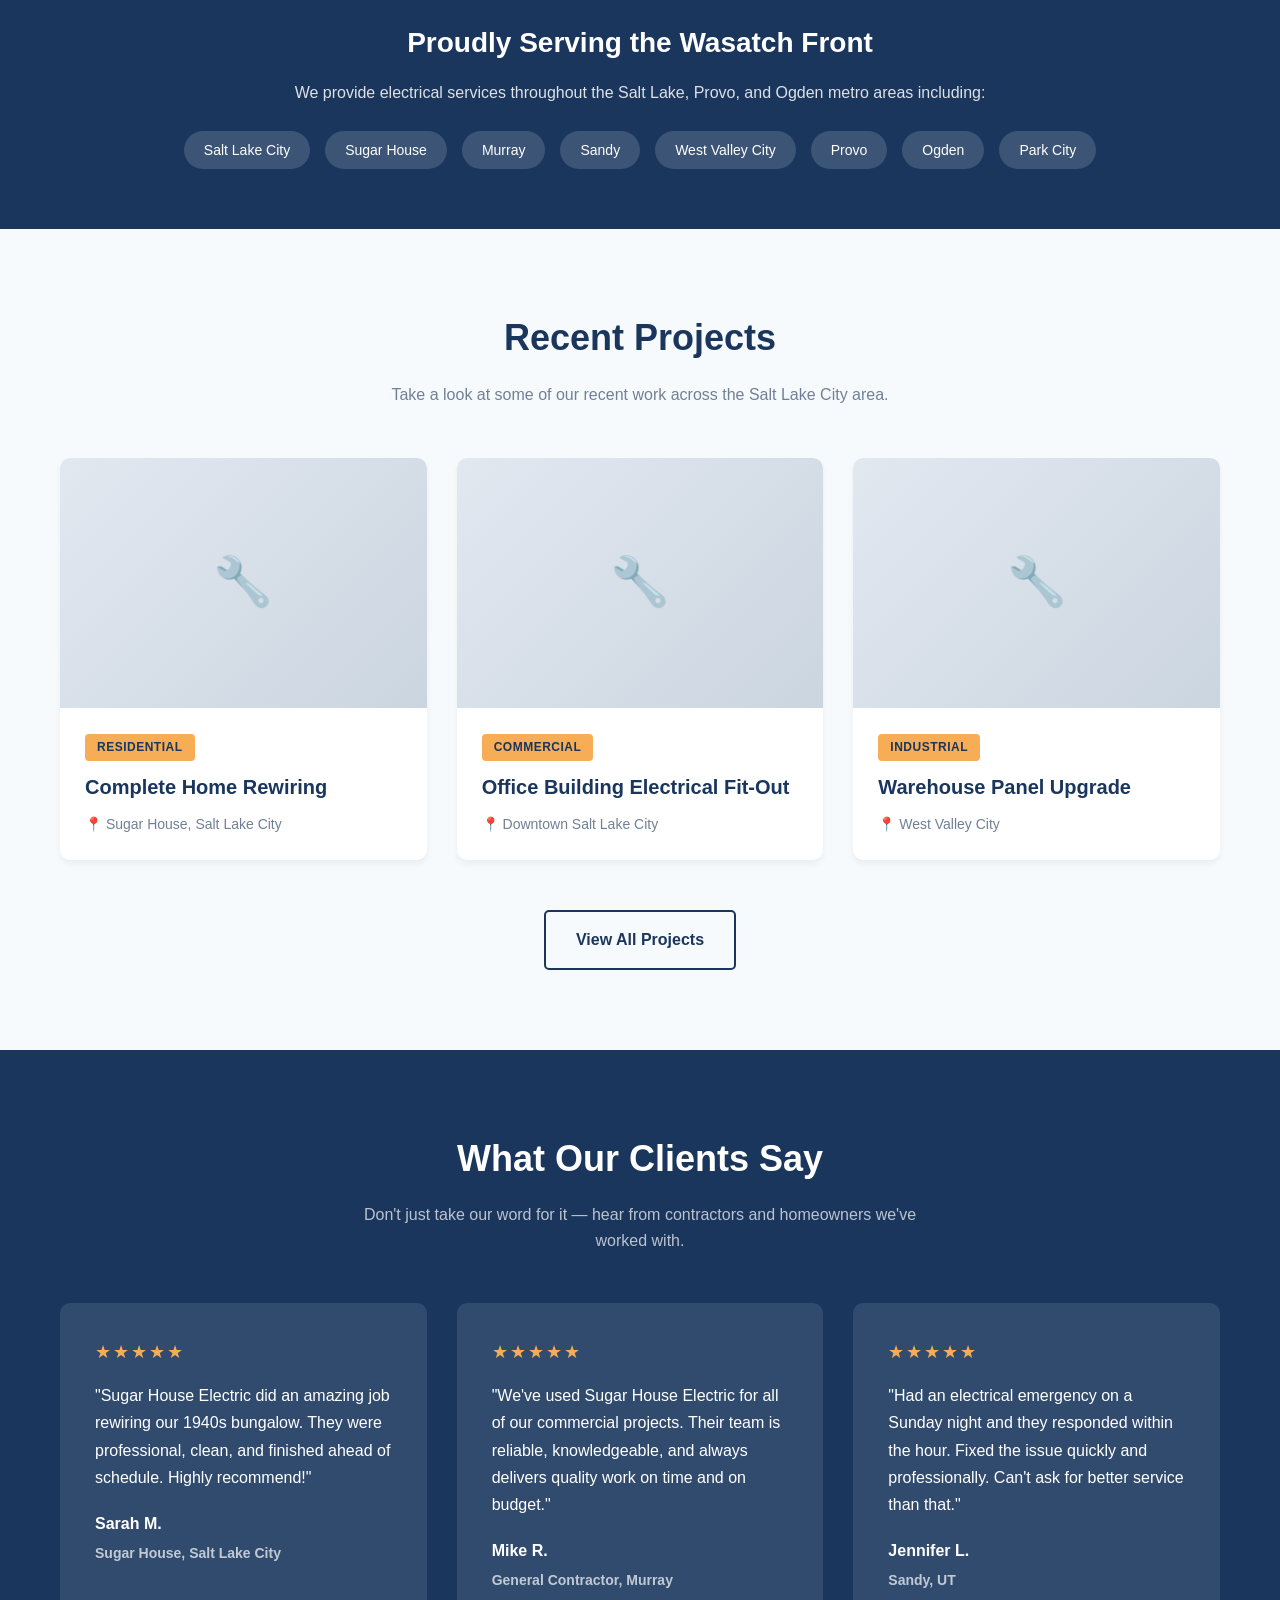
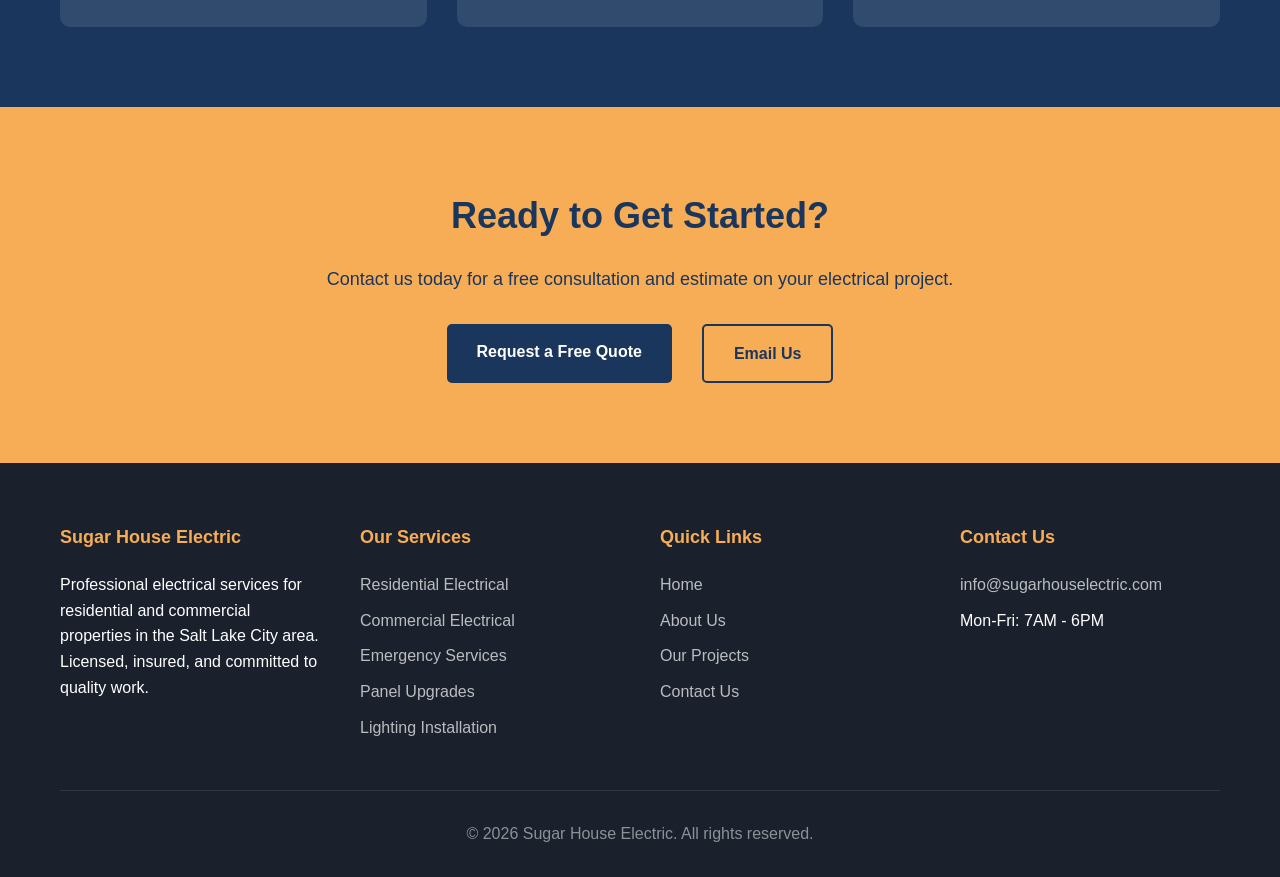
==== commit 9bbe424f: "Update contact email from apex@fluintsy.com to info@sugarhouselectric.com Replace all occurrences ac" ====
--- a/docs/index.html
+++ b/docs/index.html
@@ -16,7 +16,7 @@
                 <span>Mon-Fri: 7AM - 6PM</span>
             </div>
             <div class="header-top-right">
-                <a href="mailto:apex@fluintsy.com">apex@fluintsy.com</a>
+                <a href="mailto:info@sugarhouselectric.com">info@sugarhouselectric.com</a>
             </div>
         </div>
     </div>
@@ -54,7 +54,7 @@
             <p>Full-service electrical contractor for residential, commercial, and industrial clients throughout Salt Lake, Provo, and Ogden. Licensed, bonded, and insured.</p>
             <div class="hero-buttons">
                 <a href="contact.html" class="btn btn-primary">Get a Free Estimate</a>
-                <a href="mailto:apex@fluintsy.com" class="btn btn-secondary">
+                <a href="mailto:info@sugarhouselectric.com" class="btn btn-secondary">
                     <span class="btn-icon">&#x1F4E7;</span> Email Us
                 </a>
             </div>
@@ -307,7 +307,7 @@
             <p>Contact us today for a free consultation and estimate on your electrical project.</p>
             <div class="cta-buttons">
                 <a href="contact.html" class="btn btn-primary">Request a Free Quote</a>
-                <a href="mailto:apex@fluintsy.com" class="btn btn-secondary">Email Us</a>
+                <a href="mailto:info@sugarhouselectric.com" class="btn btn-secondary">Email Us</a>
             </div>
         </div>
     </section>
@@ -346,7 +346,7 @@
                 <h4>Contact Us</h4>
                 <ul>
                     <li>
-                        <a href="mailto:apex@fluintsy.com">apex@fluintsy.com</a>
+                        <a href="mailto:info@sugarhouselectric.com">info@sugarhouselectric.com</a>
                     </li>
                     <li>Mon-Fri: 7AM - 6PM</li>
                 </ul>
